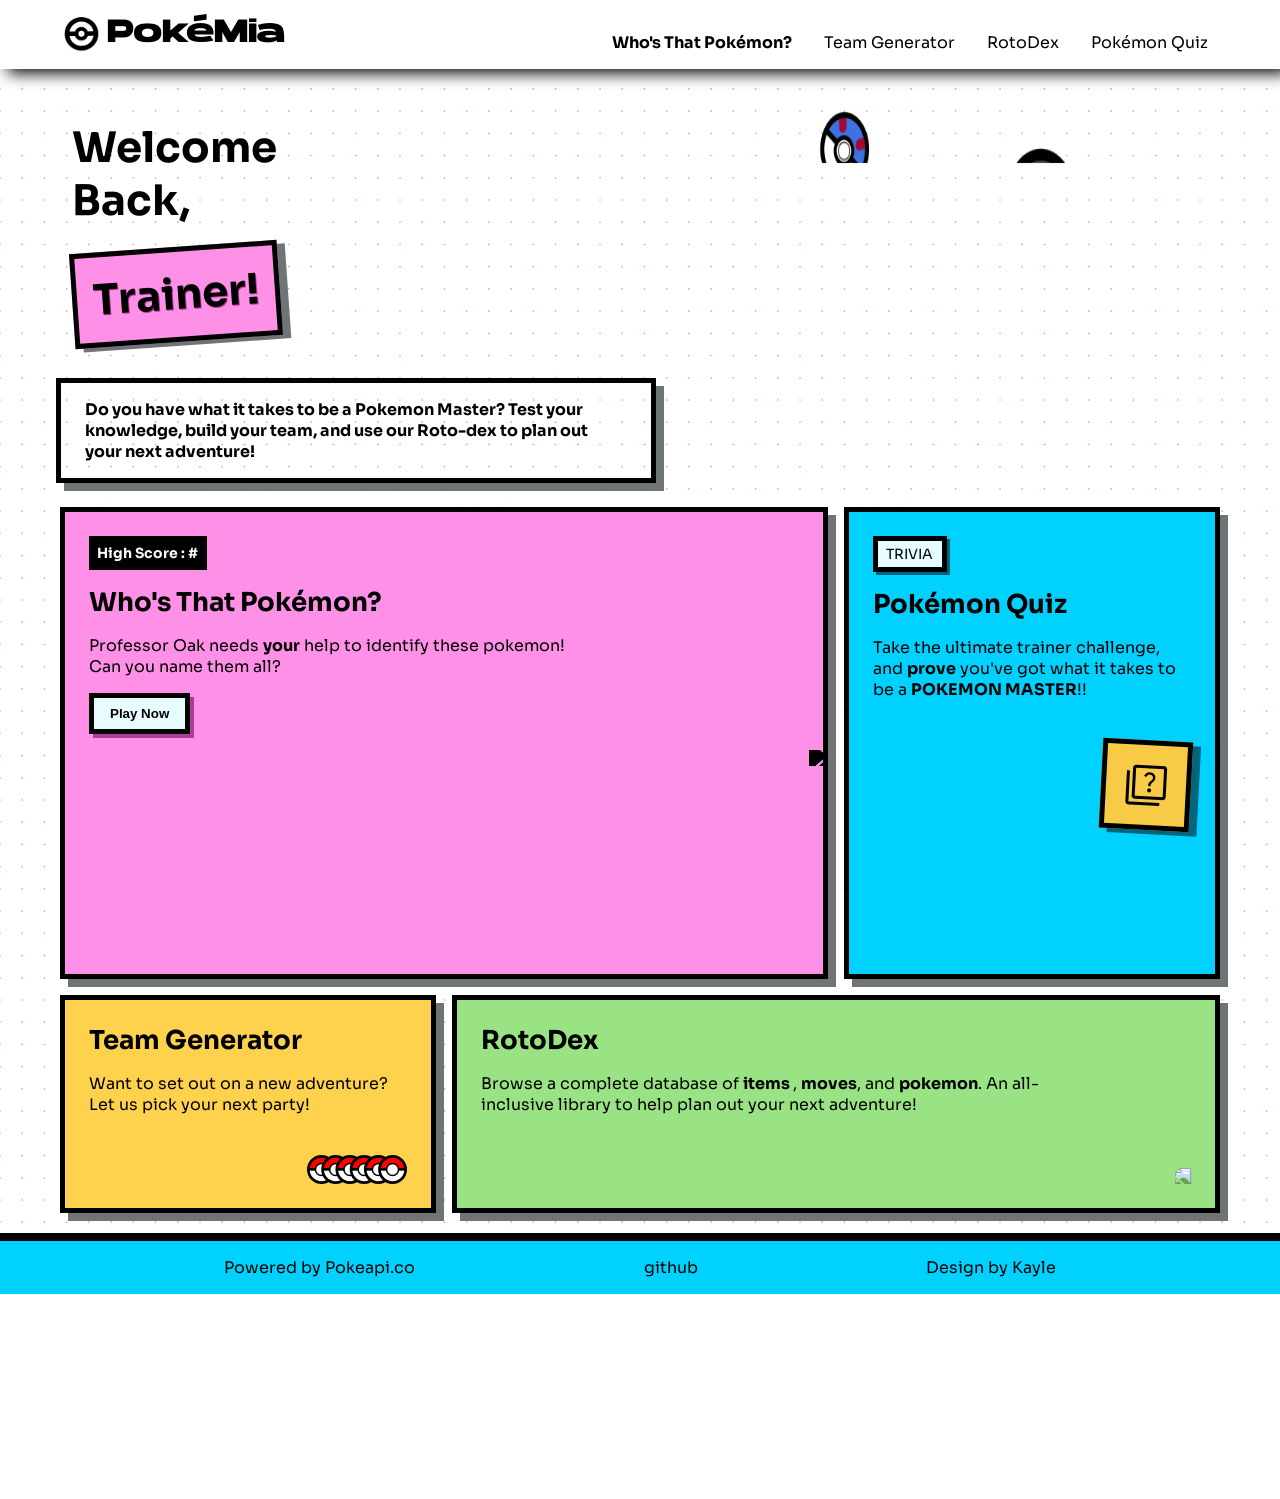
==== index.html @ afca32ff "small edits to style for high score, trivia.  and rotodex card" ====
<!doctype html>
<html lang="en">
  <head>
    <meta charset="UTF-8" />
    <meta name="viewport" content="width=device-width, initial-scale=1.0" />
    <title>Pokémia homepage</title>
    <script src="./script.js" defer></script>
    <script
      src="https://kit.fontawesome.com/7ade9dc5a4.js"
      crossorigin="anonymous"
    ></script>
    <link
      href="https://fonts.googleapis.com/css2?family=Bricolage+Grotesque:opsz,wght@12..96,700;12..96,800&amp;family=Hanken+Grotesk:wght@400;500&amp;family=Space+Mono:ital,wght@0,400;0,700;1,400&amp;display=swap"
      rel="stylesheet"
    />
    <link
      href="https://fonts.googleapis.com/css2?family=Material+Symbols+Outlined:wght,FILL@100..700,0..1&amp;display=swap"
      rel="stylesheet"
    />
    <link rel="stylesheet" href="styles.css" />
  </head>
  <body>
    <header class="header">
      <div class="container header__inner">
        <div class="header__top">
          <div class="header__branding">
            <img
              src="./assets/pokeball-outline.png"
              width="35px"
              alt=""
              aria-hidden="true"
            />
            <a
              class="header__title"
              href="./index.html"
              aria-label="PokéMia home"
            >
              PokéMia
            </a>
          </div>
          <button
            class="header__menu-button"
            id="header-menu-btn"
            aria-label="Open navigation menu"
            aria-expanded="false"
            aria-controls="header-nav"
          >
            <i class="fa-solid fa-bars fa-2xl" aria-hidden="true"></i>
          </button>
        </div>
        <nav
          class="header__nav"
          id="header-nav"
          aria-label="Navigation menu"
          inert
        >
          <ul class="header__nav-list">
            <li class="header__nav-item">
              <a
                class="header__nav-link header__nav-link--active"
                href="./whos-that-pokemon.html"
                >Who's That Pokémon?</a
              >
            </li>
            <li class="header__nav-item">
              <a class="header__nav-link" href="./team-generator.html"
                >Team Generator</a
              >
            </li>
            <li class="header__nav-item">
              <a class="header__nav-link" href="./pokedex.html">RotoDex</a>
            </li>
            <li class="header__nav-item">
              <a class="header__nav-link" href="./pokemon-quiz.html"
                >Pokémon Quiz</a
              >
            </li>
          </ul>
        </nav>
      </div>
    </header>
    <main class="container homepage__main">
      <section class="homepage__hero">
        <div class="homepage__hero-wrapper">
          <h1>
            Welcome <br />
            Back,
            <span class="homepage__hero-trainer">Trainer!</span>
          </h1>
          <p>
            Do you have what it takes to be a Pokemon Master? Test your
            knowledge, build your team, and use our Roto-dex to plan out your
            next adventure!
          </p>
        </div>
        <picture class="hero__picture">
          <source
            srcset="./assets/pokeball-six-mobile.png"
            alt="six pokeballs"
            media="(width >= 992px)"
          />
          <img
            src="./assets/pokeball-six-desktop.png"
            alt="six pokeballs"
            class="homepage__hero-img"
          />
        </picture>
      </section>
      <section class="module__grid">
        <a href="./whos-that-pokemon.html" class="module__card module__wtp">
          <p class="module__wtp-blackbox">High Score : #</p>
          <h2>Who's That <span>Pokémon?</span></h2>
          <p>
            Professor Oak needs <b>your</b> help to identify these pokemon!<br />
            Can you name them all?
          </p>
          <button>
            Play Now
            <i class="fa-solid fa-arrow-right fa-xl" style="color: #000000"></i>
          </button>
          <img
            class="black-overlay"
            src="https://raw.githubusercontent.com/PokeAPI/sprites/master/sprites/pokemon/other//official-artwork/52.png"
          />
        </a>
        <a href="./pokemon-quiz.html" class="module__card module__quiz">
          <p class="module__quiz-smalltext">TRIVIA</p>
          <h2>Pokémon Quiz</h2>
          <p>
            Take the ultimate trainer challenge, and <b>prove</b> you've got
            what it takes to be a <b>POKEMON MASTER</b>!!
          </p>
          <span
            class="material-symbols-outlined text-ink-black"
            style="font-size: 48px"
            >quiz</span
          >
        </a>
        <a href="./team-generator.html" class="module__card module__team">
          <h2>Team Generator</h2>
          <p>
            Want to set out on a new adventure? Let us pick your next party!
          </p>

          <img src="./assets/sixball.svg" alt="six pokeballs in a row" />
        </a>
        <a href="./pokedex.html" class="module__card module__rotodex">
          <div class="module__rotodex-top">
            <h2>RotoDex</h2>
            <p>
              Browse a complete database of <b> items </b>, <b>moves</b>, and
              <b>pokemon</b>. An all-inclusive library to help plan out your
              next adventure!
            </p>
          </div>

          <img
            class="rotodex-img"
            src="https://raw.githubusercontent.com/PokeAPI/sprites/master/sprites/pokemon/other//official-artwork/479.png"
          />
        </a>
      </section>
    </main>
    <footer class="footer">
      <p>
        Powered by
        <a href="https://pokeapi.co/docs/v2#pokemon"> Pokeapi.co </a>
      </p>
      <a href="https://github.com/kayletesh"> github</a>
      <p>Design by<span> Kayle</span></p>
    </footer>
  </body>
</html>
---- styles.css ----
@import url("https://fonts.googleapis.com/css2?family=Lexend:wght@100..900&family=Roboto:ital,wght@0,100..900;1,100..900&display=swap");
@import url("https://fonts.googleapis.com/css2?family=Sora:wght@100..800&display=swap");

@font-face {
  font-family: "Hanson-Bold";
  src: url("./assets/fonts/Hanson-Bold.otf") format("opentype");
  /* font-weight: 400; */
  font-style: normal;
  font-display: swap;
}

:root {
  /* new primaries */
  /* Brand Colors */
  --primary: #98388a;
  --primary-container: #fe90e8;
  --primary-fixed: #ffd7f2;
  --primary-fixed-dim: #ffaceb;
  --inverse-primary: #ffaceb;
  --wtp-shadow: #af3b98;

  --secondary: #745b00;
  --secondary-container: #ffd24d;
  --secondary-fixed: #ffe08d;
  --secondary-fixed-dim: #edc23d;

  --tertiary: #30666c;
  --tertiary-container: #89bfc6;
  --tertiary-fixed: #b5ecf3;
  --tertiary-fixed-dim: #9ad0d7;
  --button-back: #e6fcff;
  /* Surface */
  --background: #f9f9f9;
  --surface: #f9f9f9;
  --surface-dim: #dadada;
  --surface-bright: #f9f9f9;

  --surface-container-lowest: #ffffff;
  --surface-container-low: #f3f3f3;
  --surface-container: #eeeeee;
  --surface-container-high: #e8e8e8;
  --surface-container-highest: #e2e2e2;

  --surface-variant: #e2e2e2;
  --surface-tint: #98388a;

  /* Text */
  --on-primary: #ffffff;
  --on-primary-container: #7c1e71;
  --on-primary-fixed: #390034;
  --on-primary-fixed-variant: #7b1d70;

  --on-secondary: #ffffff;
  --on-secondary-container: #735a00;
  --on-secondary-fixed: #241a00;
  --on-secondary-fixed-variant: #584400;

  --on-tertiary: #ffffff;
  --on-tertiary-container: #134f55;
  --on-tertiary-fixed: #001f23;
  --on-tertiary-fixed-variant: #124e54;

  --on-background: #1a1c1c;
  --on-surface: #1a1c1c;
  --on-surface-variant: #52424d;

  --inverse-surface: #6f7476;
  --inverse-on-surface: #f1f1f1;

  /* Borders */
  --outline: #84727d;
  --outline-variant: #d6c1cd;

  /* Error */
  --error: #ba1a1a;
  --error-container: #ffdad6;
  --on-error: #ffffff;
  --on-error-container: #93000a;

  /* Utility / Accent Colors */
  --hover-text-pink: #fe90e8;

  --vivid-pink: #fe90e8;
  /* PRIMARY COLORS */
  --electric-blue: #00d1ff;
  --quiz-shadow: #00667d;
  --bright-yellow: #f7cb46;
  --acid-green: #99e385;
  --paper-white: #ffffff;
  --ink-black: #000000;

  --normal: #a8a878;
  --fire: #f08030;
  --water: #6890f0;
  --electric: #f8d030;
  --grass: #78c850;
  --ice: #98d8d8;
  --fighting: #c03028;
  --poison: #a040a0;
  --ground: #e0c068;
  --flying: #a890f0;
  --psychic: #f85888;
  --bug: #a8b820;
  --rock: #b8a038;
  --ghost: #705898;
  --dragon: #7038f8;
  --dark: #705848;
  --steel: #b8b8d0;
  --fairy: #ee99ac;
  --submit: #40dd40;
  /* sizing */
  --spacing-xs: 4px;
  --spacing-sm: 8px;
  --spacing-md: 16px;
  --spacing-lg: 24px;
  --spacing-xl: 32px;

  --font-size-xs: 14px;
  --font-size-sm: 16px;
  --font-size-md: 26px;
  --font-size-lg: 42px;
  --font-size-xl: 68px;
}
/* xs: 0,
sm: 576px,
md: 768px,
lg: 992px,
xl: 1200px,
xxl: 1400px */
.bg-normal {
  background-color: var(--normal);
}
.bg-fire {
  background-color: var(--fire);
}
.bg-water {
  background-color: var(--water);
}
.bg-electric {
  background-color: var(--electric);
}
.bg-grass {
  background-color: var(--grass);
}
.bg-ice {
  background-color: var(--ice);
}
.bg-fighting {
  background-color: var(--fighting);
}
.bg-poison {
  background-color: var(--poison);
}
.bg-ground {
  background-color: var(--ground);
}
.bg-flying {
  background-color: var(--flying);
}
.bg-psychic {
  background-color: var(--psychic);
}
.bg-bug {
  background-color: var(--bug);
}
.bg-rock {
  background-color: var(--rock);
}
.bg-ghost {
  background-color: var(--ghost);
}
.bg-dragon {
  background-color: var(--dragon);
}
.bg-dark {
  background-color: var(--dark);
}
.bg-steel {
  background-color: var(--steel);
}
.bg-fairy {
  background-color: var(--fairy);
}

html {
  font-size: 16px;
  font-family: "Sora";
}
a {
  color: unset;
  text-decoration: none;
}

ul {
  list-style-type: none;
}

button {
  border: unset;
  background: unset;
}

body {
  background-image: url("./assets/dot-grid.webp");
}
h1 {
  display: flex;
  flex-direction: column;
  font-size: var(--font-size-lg);
  padding: var(--spacing-md);
}

h2 {
  font-size: var(--font-size-md);
}
* {
  box-sizing: border-box;
  margin: 0;
  padding: 0;
}
.black-overlay {
  filter: brightness(0);
}
.container {
  width: 100%;
  margin-inline: auto;
  padding: var(--spacing-md);
}
/* #region header */
.header {
  width: 100%;
  background-color: var(--paper-white);
  box-shadow: 8px 4px 15px 0px rgba(0, 0, 0, 1);
  margin-bottom: 20px;
}

.header__inner {
  display: flex;
  flex-direction: column;
  padding: var(--spacing-md) var(--spacing-lg);
}

.header__top {
  display: flex;
  justify-content: space-between;
}

.header__title {
  font-size: 2rem;
  font-family: "Hanson-Bold";
}

.header__branding {
  display: flex;
  gap: var(--spacing-sm);
  align-items: center;
}

.header__menu-button {
  cursor: pointer;
}

.header__nav {
  max-height: 0;
  overflow: hidden;
}

.header__nav--expanded {
  max-height: 190px;
}

.header__nav-list {
  margin-top: var(--spacing-md);
  border-top: 3px solid #0000004e;
  display: flex;
  flex-direction: column;
  align-items: center;
  gap: var(--spacing-lg);
  padding-top: var(--spacing-md);
  width: 100%;
}
.header__nav-link {
  transition: all 0.35s ease-out;
  padding: var(--spacing-sm);
}

.header__nav-link--active {
  padding: 8px 8px 4px 8px;
  font-weight: bold;
}

.header__nav-link:hover {
  background-color: var(--primary-fixed-dim);
}
/* #endregion header */
/* #region homepage__hero */

.homepage__hero-trainer {
  margin-top: 20px;
  background-color: var(--primary-container);
  transform: rotate(-4deg);
  box-shadow: 8px 4px 0px 0px var(--inverse-surface);
  border: 5px solid black;
  padding: var(--spacing-md) var(--spacing-md);
  width: fit-content;
  text-shadow: 1px 1px var(--wtp-shadow);
  margin-bottom: 20px;
}

.homepage__hero p {
  width: fit-content;
  font-weight: bold;
  padding: var(--spacing-md) var(--spacing-lg);
  box-shadow: 8px 8px 0px 0px var(--inverse-surface);
  border: 5px solid black;
  margin-bottom: 20px;
}

.homepage__hero-img {
  display: block;
  margin-inline: auto;
  width: 100%;
  margin-bottom: 20px;
}

/* #endregion homepage__hero */

/* #region modules__casing*/
.module__grid {
  display: grid;
  grid-template-columns: repeat(1, 1fr);
  grid-template-rows: repeat(5, auto);
  gap: var(--spacing-sm);
}
.module__card {
  margin: var(--spacing-xs);
  padding: var(--spacing-lg);
  display: flex;
  flex-direction: column;
  border: 5px solid black;
  box-shadow: 8px 8px 0 0 var(--inverse-surface);
}
/* #endregion modules__casing*/
/* #region wtp*/

.module__wtp button {
  align-self: flex-start;
  background-color: var(--button-back);
  padding: var(--spacing-sm) var(--spacing-md);
  width: fit-content;

  box-shadow: 4px 4px 0px 0px var(--wtp-shadow);
  border: 5px solid black;
  font-weight: bold;
}

.module__wtp-blackbox {
  width: fit-content;
  background-color: #000000;
  color: #f8f8f8;
  align-self: flex-start;
  font-size: var(--font-size-xs);
  font-weight: bold;
  padding: var(--spacing-sm) var(--spacing-sm);
}

.module__wtp {
  background-color: var(--primary-container);
  gap: var(--spacing-md);
}

.module__wtp img {
  display: flex;
  align-self: flex-end;
  height: 200px;
  margin-right: -26px;
}
/* #endregion module__wtp */
/* #region quiz */

.module__quiz {
  background-color: var(--electric-blue);
  align-items: flex-start;
  gap: var(--spacing-md);
}
.module__quiz-smalltext {
  background-color: var(--button-back);
  padding: var(--spacing-xs) var(--spacing-sm);
  box-shadow: 3px 3px 0px 0px var(--quiz-shadow);
  border: 5px solid black;
  font-size: var(--font-size-xs);
}

.module__quiz span {
  align-self: flex-end;
  background-color: var(--bright-yellow);
  box-shadow: 8px 4px 0px 0px var(--quiz-shadow);
  border: 5px solid black;
  padding: var(--spacing-md) var(--spacing-md);
  transform: rotate(3deg);
  margin-top: var(--spacing-lg);
}

/* #endregion module__quiz */
/* #region team */
.module__team {
  background-color: var(--secondary-container);
  gap: var(--spacing-md);
}
.module__team img {
  margin-top: var(--spacing-lg);
  display: flex;
  align-self: flex-end;
  width: 100px;
}
/* #endregion module_team */
/* #region rotodex */
.module__rotodex {
  background-color: var(--acid-green);
  gap: var(--spacing-md);
}
.module__rotodex-top {
  display: flex;
  flex-direction: column;
  gap: var(--spacing-md);
  justify-content: space-between;
}

.module__rotodex img {
  align-self: flex-end;
  width: 200px;
  transform: rotatey(180deg);
}
/* #endregion */

.footer {
  display: flex;
  align-items: center;
  justify-content: space-evenly;
  gap: 20px;
  text-align: center;
  padding: var(--spacing-md);
  background-color: var(--electric-blue);
  border-top: 8px solid black;
}

/* xs: 0,
sm: 576px,
md: 768px,
lg: 992px,
xl: 1200px,
xxl: 1400px */
@media (width <= 991px) {
  .header__nav {
    transition: max-height 0.45s ease-out;
  }
}
@media (width >= 768px) {
  .container {
    max-width: 768px;
  }
  .homepage__hero-img {
    display: block;
    margin-inline: auto;
    width: 500px;
  }
  .header__inner {
    margin-inline: auto;
  }
  .homepage__hero p,
  .module__card p {
    width: 60%;
  }
  .module__wtp-blackbox {
    max-width: 118px;
  }
  .module__quiz-smalltext {
    max-width: 74px;
  }
}

@media (width >= 992px) {
  .container {
    max-width: 992px;
  }

  .homepage__hero p,
  .module__card p {
    width: 100%;
  }

  .header__inner {
    flex-direction: row;
    justify-content: space-between;
  }

  .header__menu-button {
    display: none;
  }

  .header__nav {
    max-height: none;
    transition: none;
  }

  .header__nav-list {
    display: flex;
    flex-direction: row;
    align-items: center;
    gap: var(--spacing-md);
    margin-top: 0;
    border-top: 0;
  }
  .homepage__hero {
    display: flex;
    justify-content: space-between;
  }

  .hero__picture {
    display: flex;
    width: 100%;
  }

  .module__grid {
    display: grid;
    grid-template-columns: repeat(3, 1fr);
    grid-template-rows: repeat(2, auto);
  }

  .module__wtp {
    grid-column-start: 1;
    grid-column-end: 3;
    grid-row-start: 1;
    grid-row-end: 2;
  }

  .module__wtp-blackbox {
    max-width: 118px;
  }

  .module__rotodex {
    grid-column-start: 2;
    grid-column-end: 4;
    grid-row-start: 2;
    grid-row-end: 3;
    display: flex;
    flex-direction: row;
  }

  .module__rotodex-top {
    display: flex;
    flex-direction: column;
    justify-content: flex-start;
  }
}

@media (width >= 1200px) {
  .container {
    max-width: 1200px;
  }
}
@media (width >= 1400px) {
  .container {
    max-width: 1400px;
  }
}
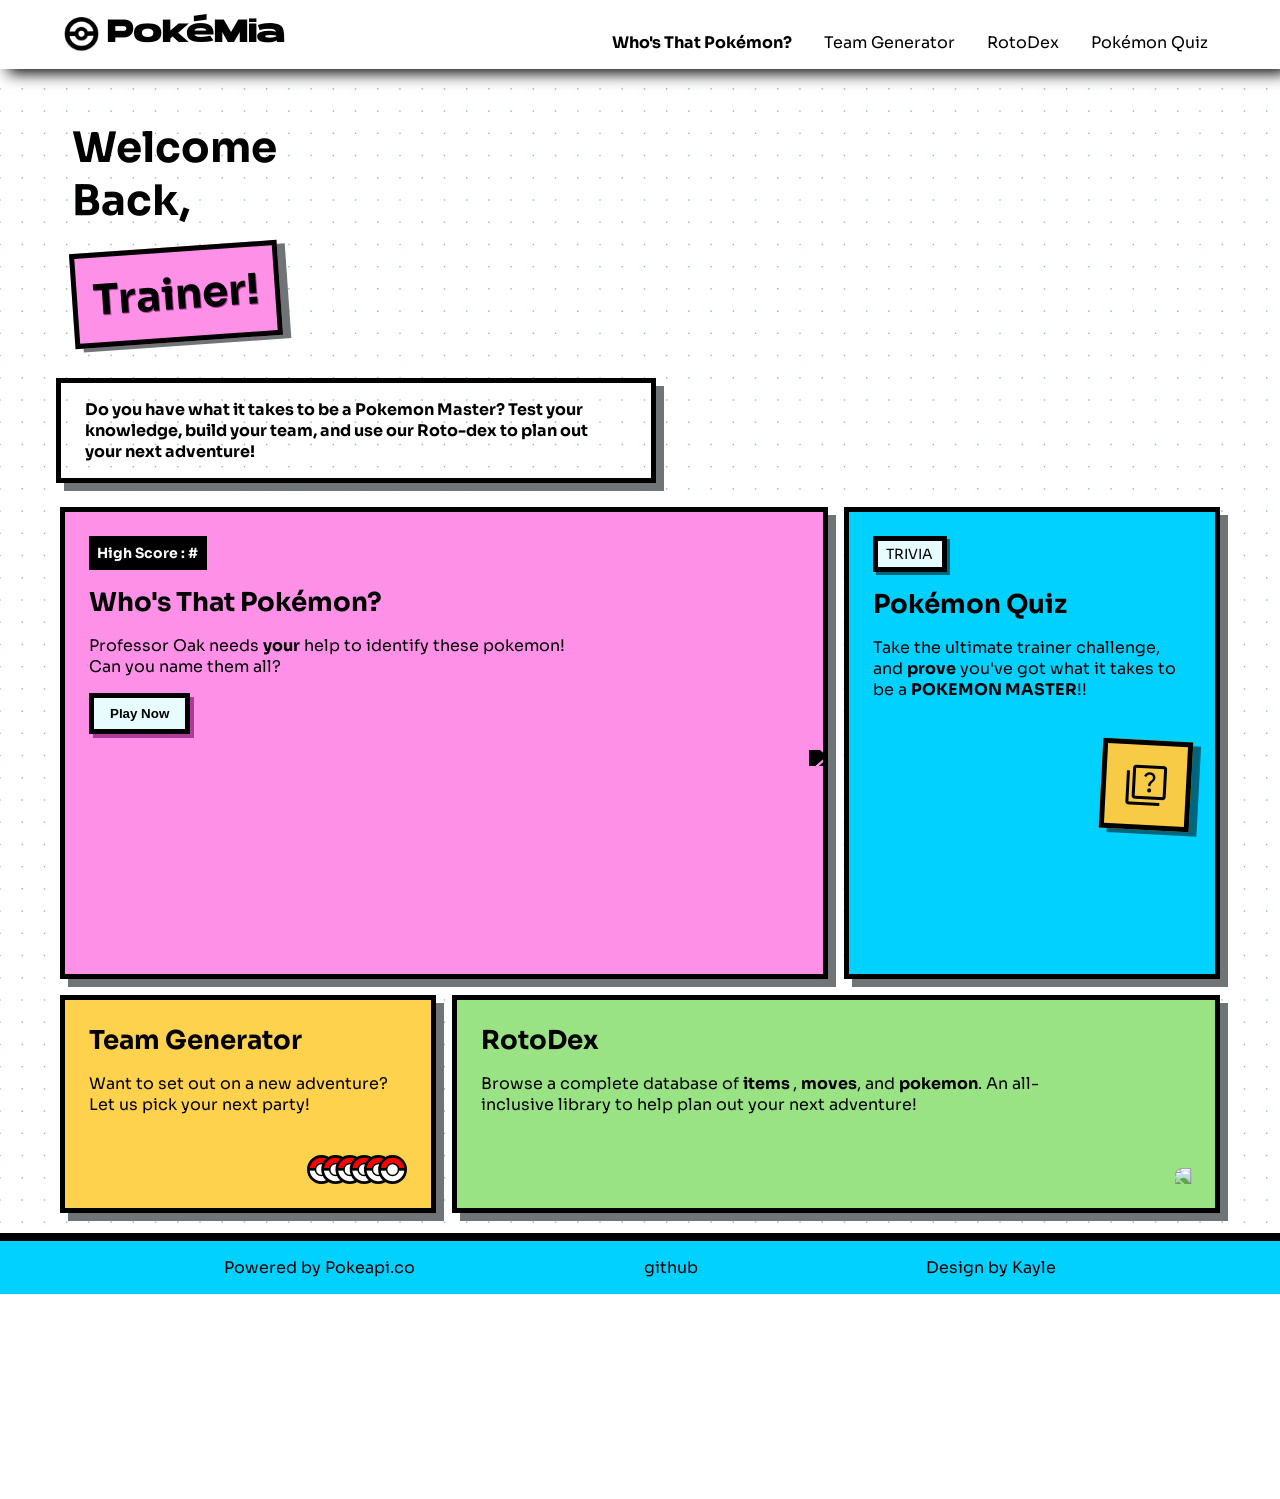
==== commit 501605ef: "small fix to module cards" ====
--- a/index.html
+++ b/index.html
@@ -163,8 +163,7 @@
     </main>
     <footer class="footer">
       <p>
-        Powered by
-        <a href="https://pokeapi.co/docs/v2#pokemon"> Pokeapi.co </a>
+        <a href="https://pokeapi.co/docs/v2#pokemon">Powered by Pokeapi.co </a>
       </p>
       <a href="https://github.com/kayletesh"> github</a>
       <p>Design by<span> Kayle</span></p>
--- a/styles.css
+++ b/styles.css
@@ -326,6 +326,7 @@
 /* #endregion homepage__hero */
 
 /* #region modules__casing*/
+
 .module__grid {
   display: grid;
   grid-template-columns: repeat(1, 1fr);
@@ -333,6 +334,7 @@
   gap: var(--spacing-sm);
 }
 .module__card {
+  transition: transform 0.3s ease-out;
   margin: var(--spacing-xs);
   padding: var(--spacing-lg);
   display: flex;
@@ -340,6 +342,10 @@
   border: 5px solid black;
   box-shadow: 8px 8px 0 0 var(--inverse-surface);
 }
+.module__card:hover {
+  transform: translate(-2px, -2px);
+}
+
 /* #endregion modules__casing*/
 /* #region wtp*/
 
@@ -348,12 +354,23 @@
   background-color: var(--button-back);
   padding: var(--spacing-sm) var(--spacing-md);
   width: fit-content;
-
+  transition: all 0.4s ease-out;
   box-shadow: 4px 4px 0px 0px var(--wtp-shadow);
   border: 5px solid black;
   font-weight: bold;
 }
 
+.module__wtp:hover img {
+  display: flex;
+  align-self: flex-end;
+  margin-right: -26px;
+
+  rotate: -25deg;
+  filter: none;
+}
+.module__wtp:hover button {
+  background-color: var(--secondary-container);
+}
 .module__wtp-blackbox {
   width: fit-content;
   background-color: #000000;
@@ -374,6 +391,7 @@
   align-self: flex-end;
   height: 200px;
   margin-right: -26px;
+  transition: all 0.4s ease-out;
 }
 /* #endregion module__wtp */
 /* #region quiz */
@@ -399,6 +417,10 @@
   padding: var(--spacing-md) var(--spacing-md);
   transform: rotate(3deg);
   margin-top: var(--spacing-lg);
+  transition: all 0.3s;
+}
+.module__quiz:hover span {
+  rotate: -5deg;
 }
 
 /* #endregion module__quiz */
@@ -412,6 +434,10 @@
   display: flex;
   align-self: flex-end;
   width: 100px;
+  transition: all 0.4s ease-out;
+}
+.module__team:hover img {
+  width: 150px;
 }
 /* #endregion module_team */
 /* #region rotodex */
@@ -428,8 +454,13 @@
 
 .module__rotodex img {
   align-self: flex-end;
+  transition: all 0.4s ease-out;
   width: 200px;
   transform: rotatey(180deg);
+}
+
+.module__rotodex:hover img {
+  rotate: -25deg;
 }
 /* #endregion */
 
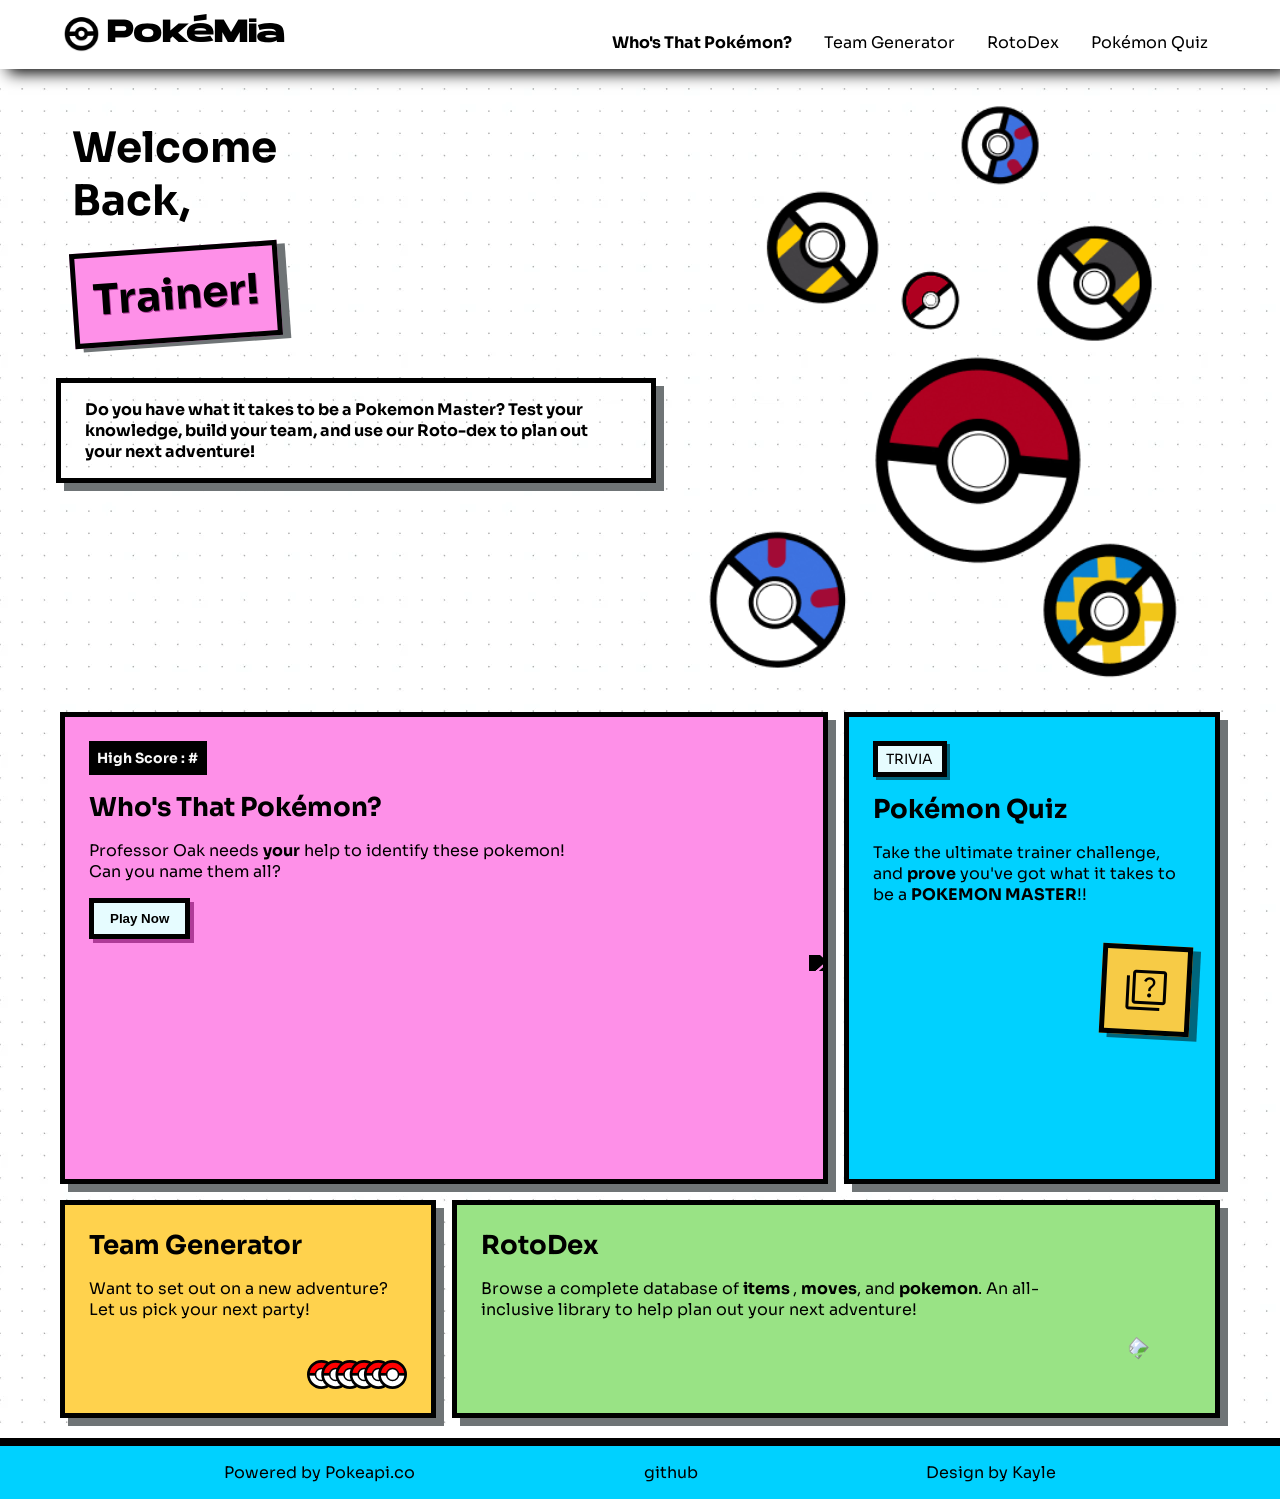
==== commit d71a076c: "fix error in rotodex img adjust margin and angle for rotodex img" ====
--- a/index.html
+++ b/index.html
@@ -153,10 +153,8 @@
               next adventure!
             </p>
           </div>
-
           <img
-            class="rotodex-img"
-            src="https://raw.githubusercontent.com/PokeAPI/sprites/master/sprites/pokemon/other//official-artwork/479.png"
+            src="https://raw.githubusercontent.com/PokeAPI/sprites/master/sprites/pokemon/other/dream-world/479.svg"
           />
         </a>
       </section>
--- a/styles.css
+++ b/styles.css
@@ -100,7 +100,7 @@
   --ground: #e0c068;
   --flying: #a890f0;
   --psychic: #f85888;
-  --bug: #a8b820;
+  --bug: #9cab16;
   --rock: #b8a038;
   --ghost: #705898;
   --dragon: #7038f8;
@@ -454,9 +454,11 @@
 
 .module__rotodex img {
   align-self: flex-end;
-  transition: all 0.4s ease-out;
-  width: 200px;
+  transition: all 0.3s ease-out;
+  width: 180px;
+  margin-right: 30px;
   transform: rotatey(180deg);
+  rotate: -50deg;
 }
 
 .module__rotodex:hover img {
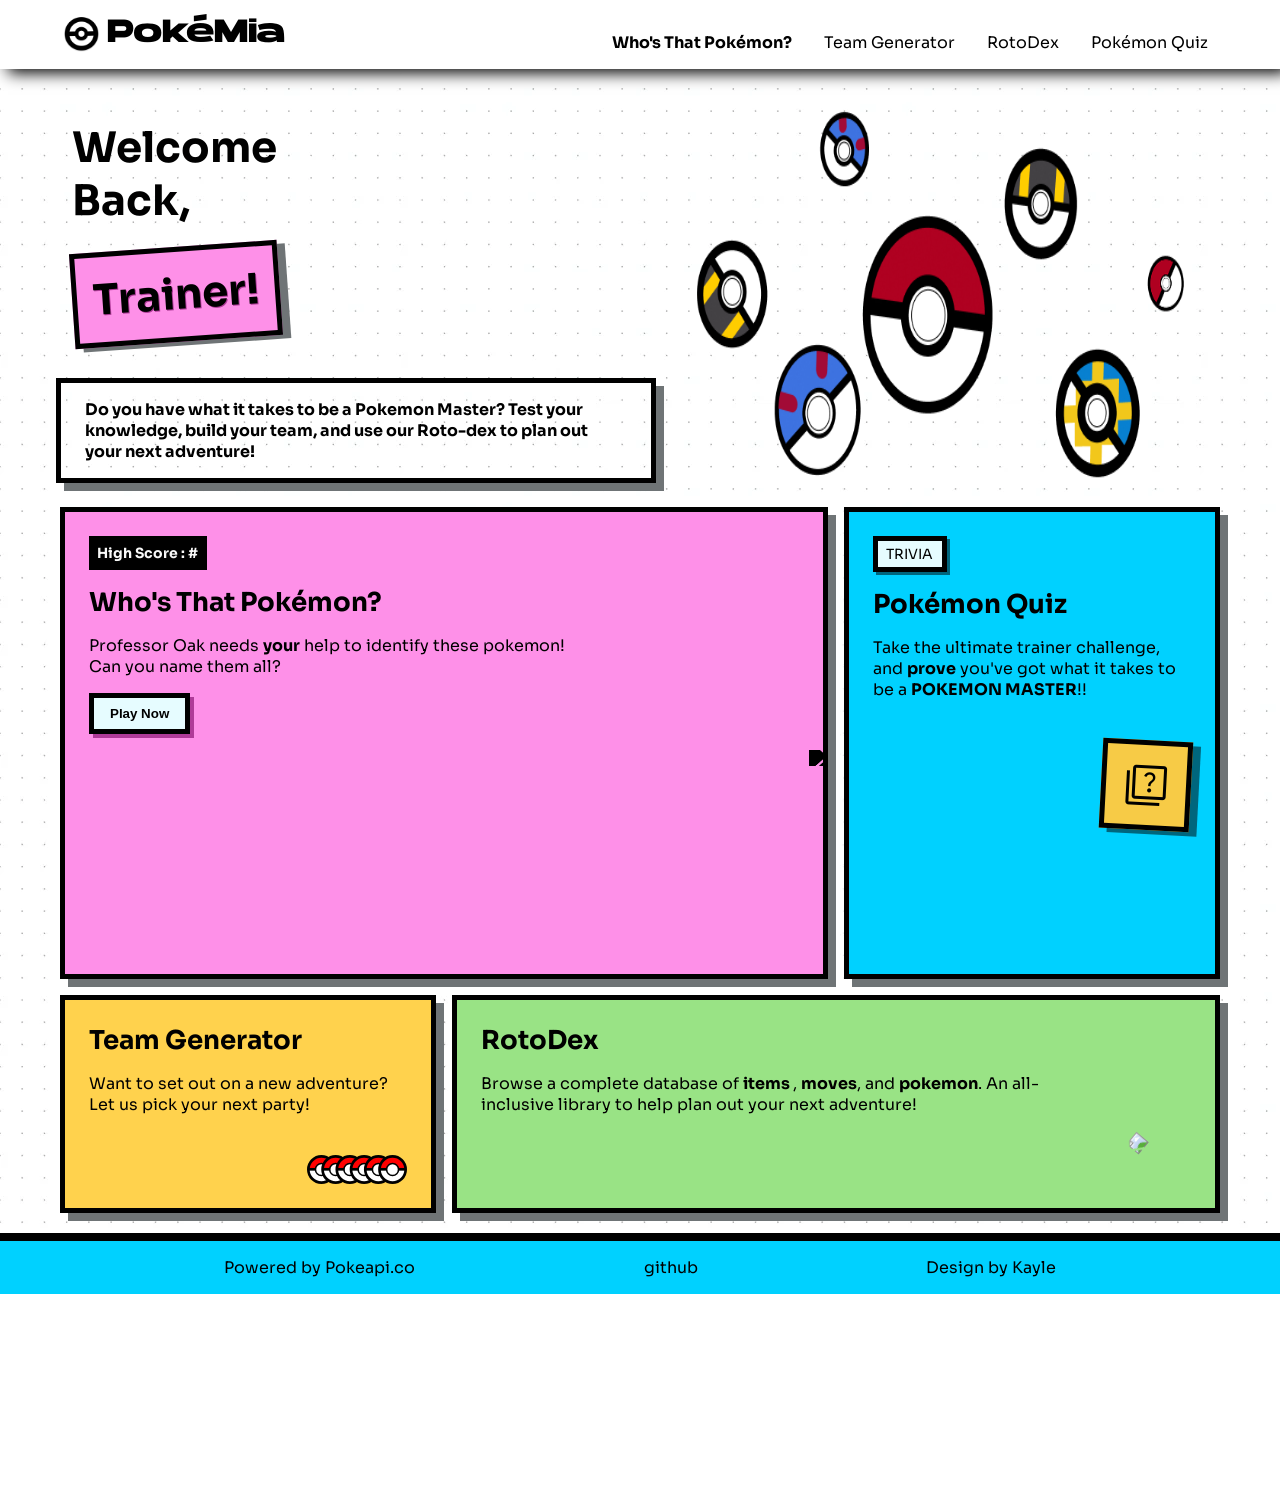
==== commit bb9d5ab9: "fix error with meowth img" ====
--- a/index.html
+++ b/index.html
@@ -120,7 +120,7 @@
           </button>
           <img
             class="black-overlay"
-            src="https://raw.githubusercontent.com/PokeAPI/sprites/master/sprites/pokemon/other//official-artwork/52.png"
+            src="https://raw.githubusercontent.com/PokeAPI/sprites/master/sprites/pokemon/other/official-artwork/52.png"
           />
         </a>
         <a href="./pokemon-quiz.html" class="module__card module__quiz">
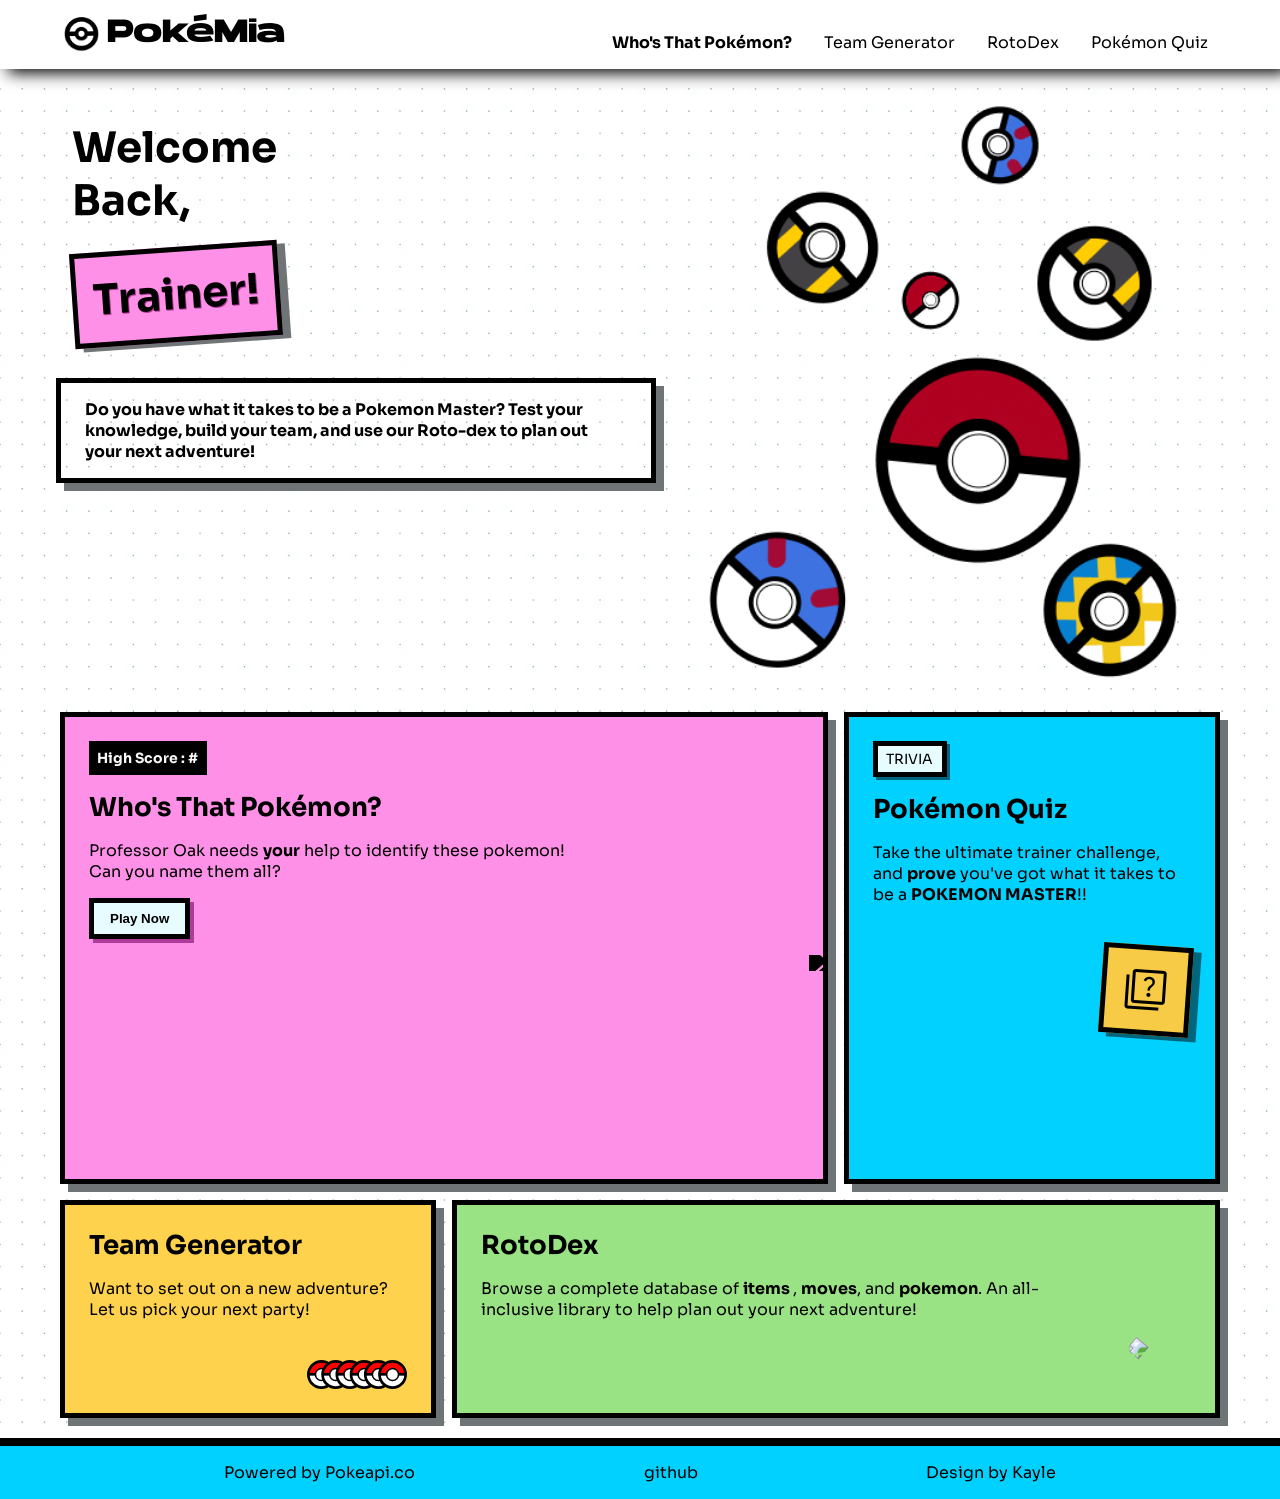
==== commit a3547967: "small adjustments to hover styling on module cards" ====
--- a/index.html
+++ b/index.html
@@ -161,9 +161,9 @@
     </main>
     <footer class="footer">
       <p>
-        <a href="https://pokeapi.co/docs/v2#pokemon">Powered by Pokeapi.co </a>
+        <a href="https://pokeapi.co/docs/v2#pokemon">Powered by Pokeapi.co</a>
       </p>
-      <a href="https://github.com/kayletesh"> github</a>
+      <a href="https://github.com/kayletesh">github</a>
       <p>Design by<span> Kayle</span></p>
     </footer>
   </body>
--- a/styles.css
+++ b/styles.css
@@ -415,12 +415,12 @@
   box-shadow: 8px 4px 0px 0px var(--quiz-shadow);
   border: 5px solid black;
   padding: var(--spacing-md) var(--spacing-md);
-  transform: rotate(3deg);
+  transform: rotate(4deg);
   margin-top: var(--spacing-lg);
   transition: all 0.3s;
 }
 .module__quiz:hover span {
-  rotate: -5deg;
+  rotate: -6deg;
 }
 
 /* #endregion module__quiz */
@@ -434,7 +434,7 @@
   display: flex;
   align-self: flex-end;
   width: 100px;
-  transition: all 0.4s ease-out;
+  transition: all 0.3s ease-out;
 }
 .module__team:hover img {
   width: 150px;
@@ -454,7 +454,7 @@
 
 .module__rotodex img {
   align-self: flex-end;
-  transition: all 0.3s ease-out;
+  transition: all 0.35s ease-out;
   width: 180px;
   margin-right: 30px;
   transform: rotatey(180deg);
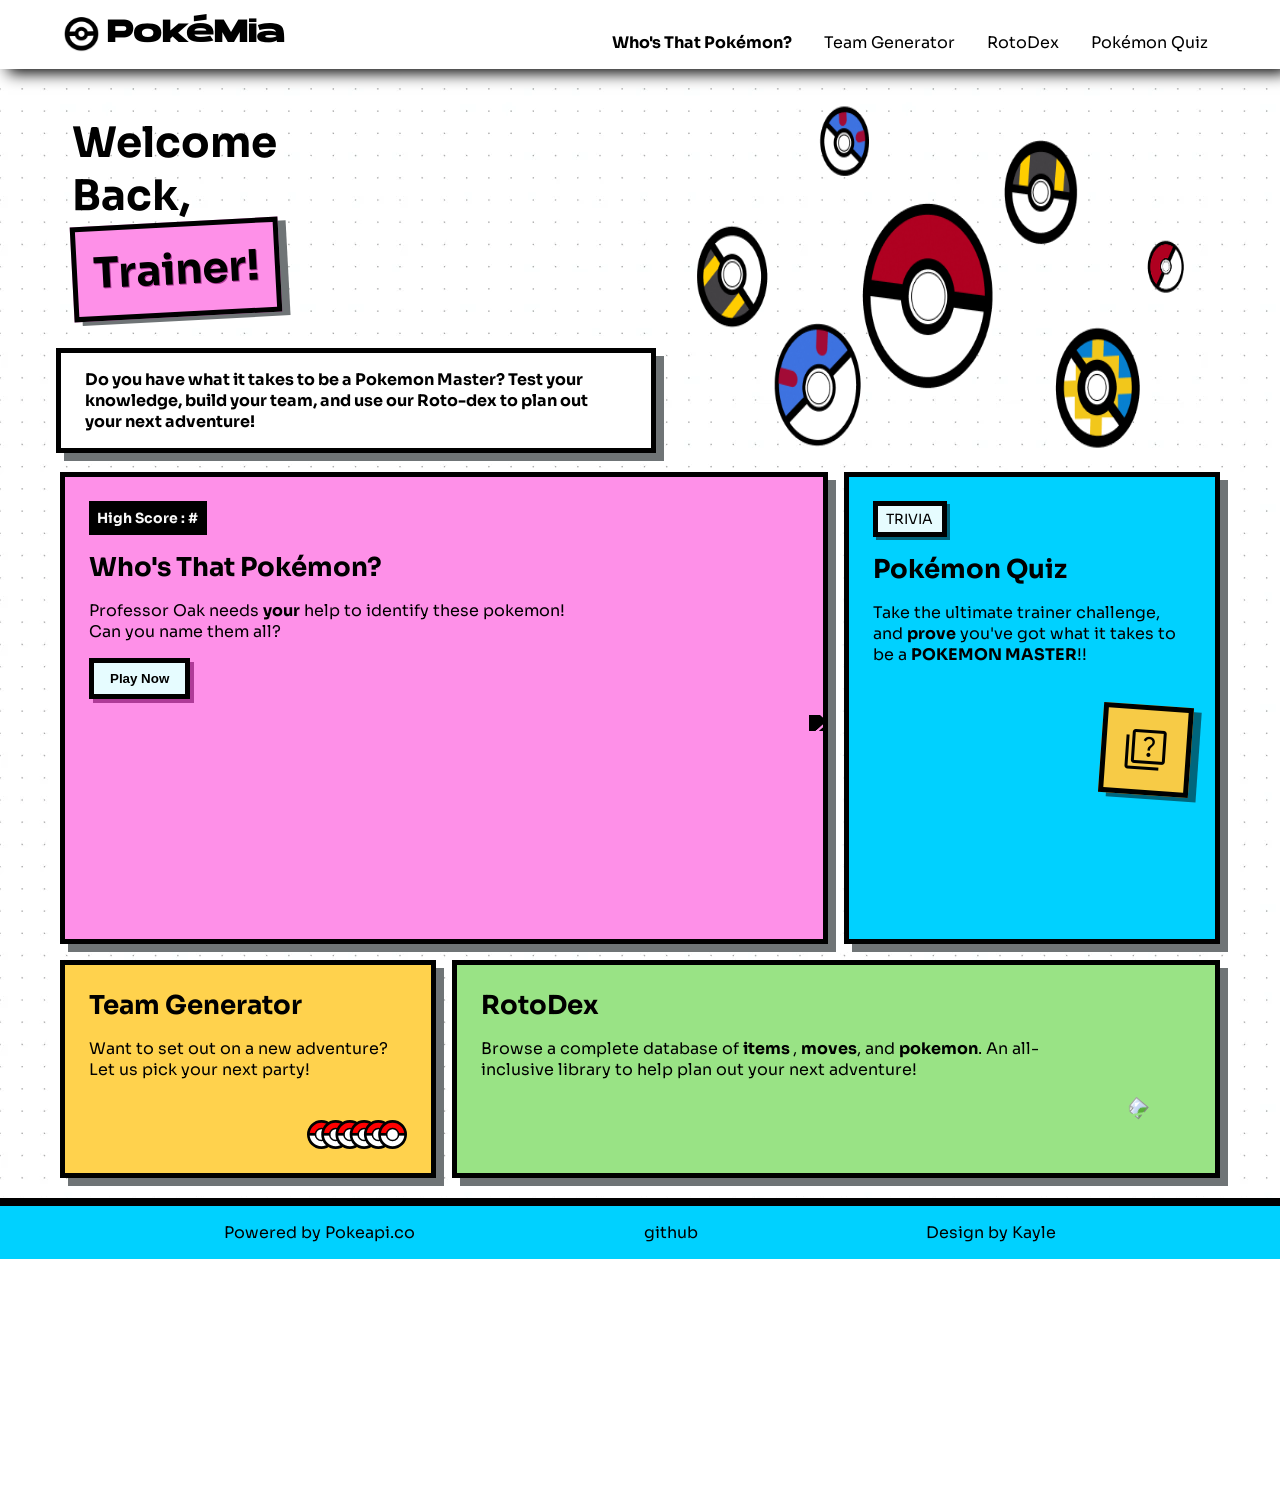
==== commit 9c584bf9: "remove quiz-container div fix issue with traner acedemy not resizing correctly adjust angle to train" ====
--- a/index.html
+++ b/index.html
@@ -79,7 +79,7 @@
         </nav>
       </div>
     </header>
-    <main class="container homepage__main">
+    <main class="container">
       <section class="homepage__hero">
         <div class="homepage__hero-wrapper">
           <h1>
--- a/styles.css
+++ b/styles.css
@@ -120,6 +120,8 @@
   --font-size-md: 26px;
   --font-size-lg: 42px;
   --font-size-xl: 68px;
+  --margin-10: 15px;
+  --margin-20: 20px;
 }
 /* xs: 0,
 sm: 576px,
@@ -203,6 +205,7 @@
 body {
   background-image: url("./assets/dot-grid.webp");
 }
+
 h1 {
   display: flex;
   flex-direction: column;
@@ -226,12 +229,13 @@
   margin-inline: auto;
   padding: var(--spacing-md);
 }
+
 /* #region header */
 .header {
   width: 100%;
   background-color: var(--paper-white);
   box-shadow: 8px 4px 15px 0px rgba(0, 0, 0, 1);
-  margin-bottom: 20px;
+  margin-bottom: var(--margin-10);
 }
 
 .header__inner {
@@ -293,37 +297,58 @@
   background-color: var(--primary-fixed-dim);
 }
 /* #endregion header */
-/* #region homepage__hero */
-
-.homepage__hero-trainer {
-  margin-top: 20px;
+/* #region homepage */
+/* #region hero */
+.quiz__hero {
+  display: flex;
+  flex-direction: column;
+  align-items: center;
+  justify-content: center;
+}
+.homepage__hero-trainer,
+.quiz__hero-trainer {
   background-color: var(--primary-container);
-  transform: rotate(-4deg);
+
   box-shadow: 8px 4px 0px 0px var(--inverse-surface);
   border: 5px solid black;
-  padding: var(--spacing-md) var(--spacing-md);
   width: fit-content;
   text-shadow: 1px 1px var(--wtp-shadow);
-  margin-bottom: 20px;
-}
-
-.homepage__hero p {
-  width: fit-content;
-  font-weight: bold;
-  padding: var(--spacing-md) var(--spacing-lg);
+  margin-bottom: var(--margin-10);
+}
+.homepage__hero-trainer {
+  transform: rotate(-3deg);
+  padding: var(--spacing-md) var(--spacing-md);
+}
+.quiz__hero-trainer {
+  margin-inline: auto;
+  margin-top: var(--margin-10);
+  transform: rotate(-3deg);
+  width: min-content;
+  padding: var(--spacing-xs) var(--spacing-sm);
+}
+.homepage__hero p,
+.quiz__hero p {
+  background-color: var(--paper-white);
   box-shadow: 8px 8px 0px 0px var(--inverse-surface);
   border: 5px solid black;
-  margin-bottom: 20px;
+  margin-bottom: var(--margin-10);
+}
+.homepage__hero p {
+  padding: var(--spacing-md) var(--spacing-lg);
+  font-weight: bold;
+}
+.quiz__hero p {
+  padding: var(--spacing-sm) var(--spacing-md);
 }
 
 .homepage__hero-img {
   display: block;
   margin-inline: auto;
   width: 100%;
-  margin-bottom: 20px;
-}
-
-/* #endregion homepage__hero */
+  margin-bottom: var(--margin-10);
+}
+
+/* #endregion hero */
 
 /* #region modules__casing*/
 
@@ -465,7 +490,11 @@
   rotate: -25deg;
 }
 /* #endregion */
-
+/* #endregion homepage */
+/* #region quizpage */
+
+/* endregion quizpage */
+/* #region footer */
 .footer {
   display: flex;
   align-items: center;
@@ -476,7 +505,7 @@
   background-color: var(--electric-blue);
   border-top: 8px solid black;
 }
-
+/* #endregion footer */
 /* xs: 0,
 sm: 576px,
 md: 768px,
@@ -497,6 +526,14 @@
     margin-inline: auto;
     width: 500px;
   }
+
+  .quiz__hero-trainer {
+    width: fit-content;
+  }
+  .quiz__hero p {
+    width: 545px;
+    padding: var(--spacing-md) var(--spacing-xl);
+  }
   .header__inner {
     margin-inline: auto;
   }
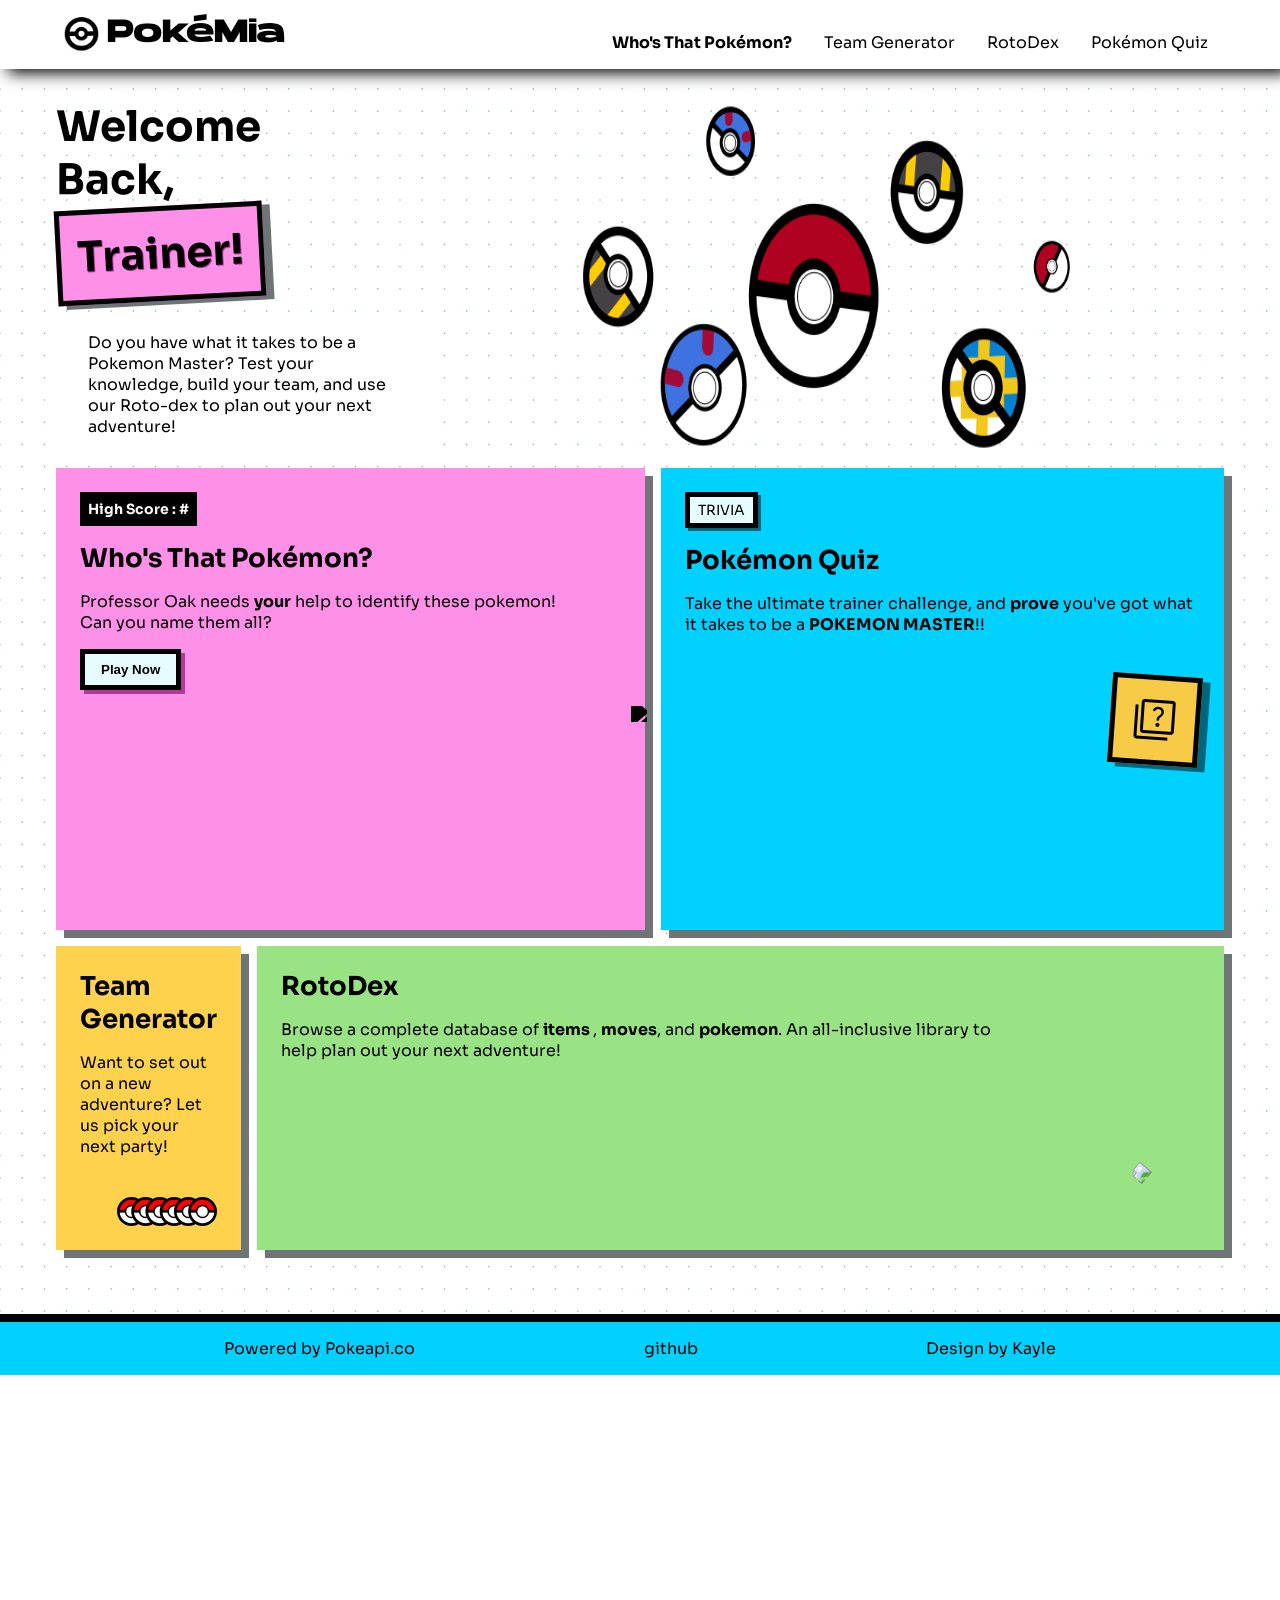
==== commit 03e2986a: "refactor hero for homepage and quiz page set base styling for quiz on mobile adjust padding and marg" ====
--- a/index.html
+++ b/index.html
@@ -87,7 +87,7 @@
             Back,
             <span class="homepage__hero-trainer">Trainer!</span>
           </h1>
-          <p>
+          <p class="hero__flavor-text">
             Do you have what it takes to be a Pokemon Master? Test your
             knowledge, build your team, and use our Roto-dex to plan out your
             next adventure!
@@ -106,8 +106,11 @@
           />
         </picture>
       </section>
-      <section class="module__grid">
-        <a href="./whos-that-pokemon.html" class="module__card module__wtp">
+      <section class="grid__homepage">
+        <a
+          href="./whos-that-pokemon.html"
+          class="card card__homepage module__wtp"
+        >
           <p class="module__wtp-blackbox">High Score : #</p>
           <h2>Who's That <span>Pokémon?</span></h2>
           <p>
@@ -123,7 +126,7 @@
             src="https://raw.githubusercontent.com/PokeAPI/sprites/master/sprites/pokemon/other/official-artwork/52.png"
           />
         </a>
-        <a href="./pokemon-quiz.html" class="module__card module__quiz">
+        <a href="./pokemon-quiz.html" class="card card__homepage module__quiz">
           <p class="module__quiz-smalltext">TRIVIA</p>
           <h2>Pokémon Quiz</h2>
           <p>
@@ -136,7 +139,10 @@
             >quiz</span
           >
         </a>
-        <a href="./team-generator.html" class="module__card module__team">
+        <a
+          href="./team-generator.html"
+          class="card card__homepage module__team"
+        >
           <h2>Team Generator</h2>
           <p>
             Want to set out on a new adventure? Let us pick your next party!
@@ -144,7 +150,7 @@
 
           <img src="./assets/sixball.svg" alt="six pokeballs in a row" />
         </a>
-        <a href="./pokedex.html" class="module__card module__rotodex">
+        <a href="./pokedex.html" class="card card__homepage module__rotodex">
           <div class="module__rotodex-top">
             <h2>RotoDex</h2>
             <p>
--- a/styles.css
+++ b/styles.css
@@ -210,7 +210,6 @@
   display: flex;
   flex-direction: column;
   font-size: var(--font-size-lg);
-  padding: var(--spacing-md);
 }
 
 h2 {
@@ -308,7 +307,6 @@
 .homepage__hero-trainer,
 .quiz__hero-trainer {
   background-color: var(--primary-container);
-
   box-shadow: 8px 4px 0px 0px var(--inverse-surface);
   border: 5px solid black;
   width: fit-content;
@@ -319,26 +317,18 @@
   transform: rotate(-3deg);
   padding: var(--spacing-md) var(--spacing-md);
 }
+.quiz__hero-top {
+  margin-bottom: var(--margin-10);
+}
 .quiz__hero-trainer {
-  margin-inline: auto;
-  margin-top: var(--margin-10);
   transform: rotate(-3deg);
   width: min-content;
   padding: var(--spacing-xs) var(--spacing-sm);
 }
-.homepage__hero p,
-.quiz__hero p {
+.hero__flavor-text {
   background-color: var(--paper-white);
-  box-shadow: 8px 8px 0px 0px var(--inverse-surface);
-  border: 5px solid black;
+  max-width: 343px;
   margin-bottom: var(--margin-10);
-}
-.homepage__hero p {
-  padding: var(--spacing-md) var(--spacing-lg);
-  font-weight: bold;
-}
-.quiz__hero p {
-  padding: var(--spacing-sm) var(--spacing-md);
 }
 
 .homepage__hero-img {
@@ -350,28 +340,31 @@
 
 /* #endregion hero */
 
-/* #region modules__casing*/
-
-.module__grid {
+/* #region grid__casing*/
+
+.grid__homepage,
+.grid__quiz {
   display: grid;
   grid-template-columns: repeat(1, 1fr);
   grid-template-rows: repeat(5, auto);
-  gap: var(--spacing-sm);
-}
-.module__card {
+  gap: var(--spacing-md);
+}
+
+.card {
+  padding: var(--spacing-lg);
+  box-shadow: 8px 8px 0 0 var(--inverse-surface);
+}
+.card__homepage {
   transition: transform 0.3s ease-out;
-  margin: var(--spacing-xs);
-  padding: var(--spacing-lg);
   display: flex;
   flex-direction: column;
-  border: 5px solid black;
-  box-shadow: 8px 8px 0 0 var(--inverse-surface);
-}
-.module__card:hover {
+}
+
+.card__homepage:hover {
   transform: translate(-2px, -2px);
 }
 
-/* #endregion modules__casing*/
+/* #endregion grid__casing*/
 /* #region wtp*/
 
 .module__wtp button {
@@ -492,7 +485,35 @@
 /* #endregion */
 /* #endregion homepage */
 /* #region quizpage */
-
+.card__quiz {
+  display: flex;
+  flex-wrap: wrap;
+  justify-content: space-between;
+  gap: var(--spacing-xl);
+  align-items: flex-end;
+  justify-content: space-between;
+}
+.card__quiz p {
+  font-size: 20px;
+}
+
+/* .quiz__level-box {
+  background-color: var(--ink-black);
+  padding: var(--spacing-xs) var(--spacing-sm);
+  color: var(--paper-white);
+} */
+.card__quiz--green {
+  background-color: var(--acid-green);
+}
+.card__quiz--blue {
+  background-color: var(--electric-blue);
+}
+.card__quiz--yellow {
+  background-color: var(--bright-yellow);
+}
+.card__quiz--pink {
+  background-color: var(--primary-container);
+}
 /* endregion quizpage */
 /* #region footer */
 .footer {
@@ -530,8 +551,8 @@
   .quiz__hero-trainer {
     width: fit-content;
   }
-  .quiz__hero p {
-    width: 545px;
+  .hero__flavor-text {
+    max-width: 545px;
     padding: var(--spacing-md) var(--spacing-xl);
   }
   .header__inner {
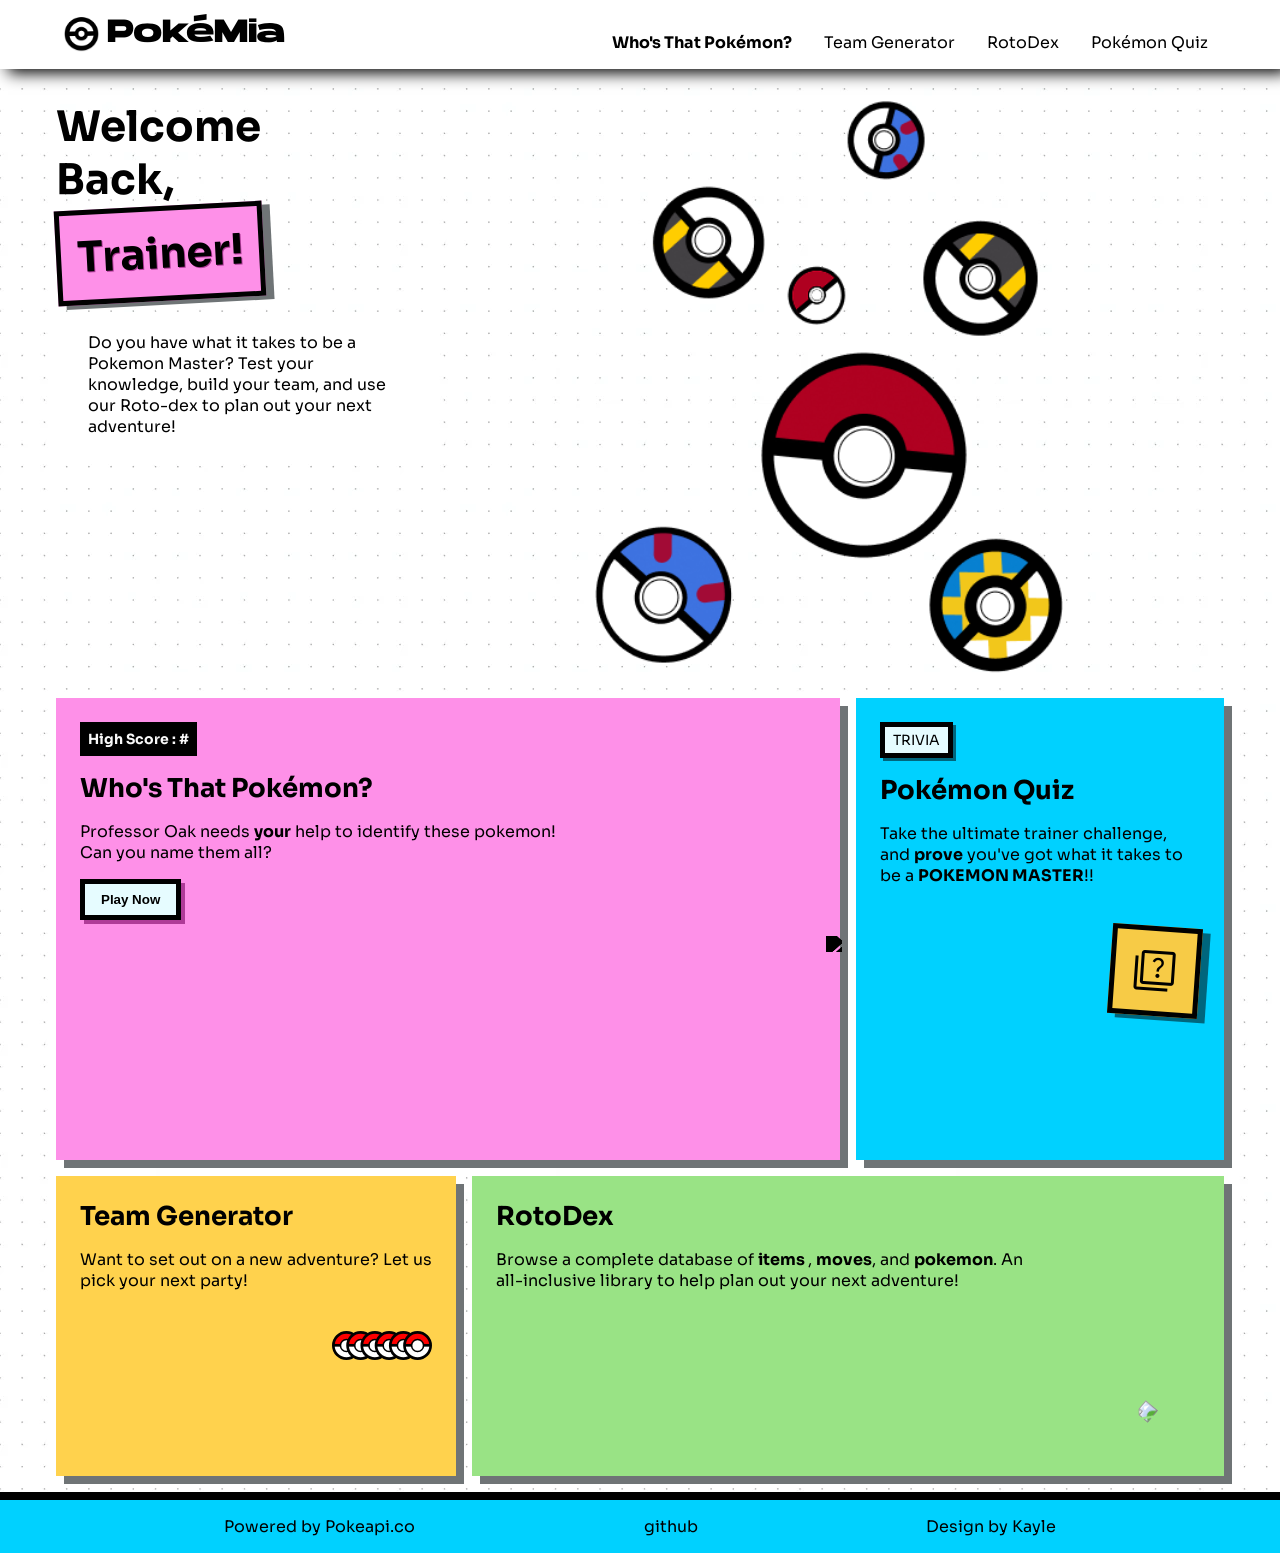
==== commit e24bfbc5: "minor adjustments to js while testing answers" ====
--- a/index.html
+++ b/index.html
@@ -4,7 +4,7 @@
     <meta charset="UTF-8" />
     <meta name="viewport" content="width=device-width, initial-scale=1.0" />
     <title>Pokémia homepage</title>
-    <script src="./script.js" defer></script>
+    <script src="./script.js" type="module" defer></script>
     <script
       src="https://kit.fontawesome.com/7ade9dc5a4.js"
       crossorigin="anonymous"
--- a/styles.css
+++ b/styles.css
@@ -114,6 +114,7 @@
   --spacing-md: 16px;
   --spacing-lg: 24px;
   --spacing-xl: 32px;
+  --spacing-2xl: 64px;
 
   --font-size-xs: 14px;
   --font-size-sm: 16px;
@@ -203,7 +204,10 @@
 }
 
 body {
+  display: flex;
+  flex-direction: column;
   background-image: url("./assets/dot-grid.webp");
+  min-height: 100vh;
 }
 
 h1 {
@@ -224,6 +228,7 @@
   filter: brightness(0);
 }
 .container {
+  flex: 1;
   width: 100%;
   margin-inline: auto;
   padding: var(--spacing-md);
@@ -342,8 +347,7 @@
 
 /* #region grid__casing*/
 
-.grid__homepage,
-.grid__quiz {
+.grid__homepage {
   display: grid;
   grid-template-columns: repeat(1, 1fr);
   grid-template-rows: repeat(5, auto);
@@ -360,8 +364,13 @@
   flex-direction: column;
 }
 
-.card__homepage:hover {
-  transform: translate(-2px, -2px);
+.card__homepage:hover,
+.card__quiz:hover {
+  transform: translate(-4px, -4px);
+}
+.card__homepage:active {
+  transform: translate(4px, 4px);
+  box-shadow: none;
 }
 
 /* #endregion grid__casing*/
@@ -382,7 +391,6 @@
   display: flex;
   align-self: flex-end;
   margin-right: -26px;
-
   rotate: -25deg;
   filter: none;
 }
@@ -485,23 +493,25 @@
 /* #endregion */
 /* #endregion homepage */
 /* #region quizpage */
+.card__quiz:active {
+  transform: translate(10px, 10px);
+  box-shadow: none;
+}
 .card__quiz {
   display: flex;
-  flex-wrap: wrap;
-  justify-content: space-between;
+  flex-direction: column;
   gap: var(--spacing-xl);
   align-items: flex-end;
+  margin-bottom: var(--margin-10);
+}
+.card__top {
+  display: flex;
   justify-content: space-between;
+  width: 100%;
 }
 .card__quiz p {
   font-size: 20px;
 }
-
-/* .quiz__level-box {
-  background-color: var(--ink-black);
-  padding: var(--spacing-xs) var(--spacing-sm);
-  color: var(--paper-white);
-} */
 .card__quiz--green {
   background-color: var(--acid-green);
 }
@@ -514,10 +524,87 @@
 .card__quiz--pink {
   background-color: var(--primary-container);
 }
-/* endregion quizpage */
+
+/* #endregion quizpage */ /* #region quiz-active */
+.current-quiz__container {
+  display: flex;
+  flex-direction: column;
+  padding: var(--spacing-md);
+  margin-bottom: var(--margin-10);
+  gap: var(--spacing-xl);
+}
+
+.current-quiz__hero {
+  display: flex;
+  justify-content: space-between;
+}
+.current-quiz__level {
+  background-color: var(--acid-green);
+  box-shadow: 5px 5px 0 0 #8aa184;
+  padding: var(--spacing-md) var(--spacing-lg);
+}
+
+.quiz__container--results {
+  border: 5px solid var(--ink-black);
+  background-color: var(--electric-blue);
+  height: 300px;
+  padding: var(--spacing-xl);
+}
+.current-quiz__number {
+  background-color: var(--paper-white);
+  text-align: center;
+  padding: var(--spacing-md) var(--spacing-md);
+}
+.current-quiz__question {
+  text-align: center;
+  margin-bottom: var(--margin-20);
+}
+.true-false {
+  display: flex;
+  justify-content: space-around;
+}
+
+.quiz-btn {
+  background-color: var(--paper-white);
+  border: 3px solid var(--ink-black);
+  text-align: center;
+  padding: var(--spacing-sm) var(--spacing-xl);
+  margin-bottom: var(--margin-20);
+  box-shadow: 6px 6px 0 0 var(--inverse-surface);
+}
+
+.current-quiz__answers,
+input {
+  display: flex;
+  flex-direction: column;
+  appearance: none;
+  border: none;
+}
+.answer-buttons {
+  width: 250px;
+  margin-inline: auto;
+}
+
+.quiz__btn-box {
+  display: flex;
+  flex-wrap: wrap;
+  justify-content: space-around;
+  align-items: center;
+}
+.reset-btn {
+  margin-inline: auto;
+}
+.hidden {
+  display: none;
+}
+.divider {
+  border: 3px solid var(--ink-black);
+}
+/* #endregion quiz-active */
 /* #region footer */
 .footer {
   display: flex;
+
   align-items: center;
   justify-content: space-evenly;
   gap: 20px;
@@ -538,6 +625,12 @@
     transition: max-height 0.45s ease-out;
   }
 }
+@media (width >=425px) {
+  .card__quiz {
+    max-width: 420px;
+    margin-inline: auto;
+  }
+}
 @media (width >= 768px) {
   .container {
     max-width: 768px;
@@ -568,8 +661,25 @@
   .module__quiz-smalltext {
     max-width: 74px;
   }
-}
-
+  .grid__quiz {
+    display: grid;
+    grid-template-columns: repeat(2, 1fr);
+    grid-template-rows: repeat(2, 1fr);
+    gap: var(--spacing-md) var(--spacing-lg);
+  }
+  .card__quiz {
+    min-width: 100%;
+    justify-content: space-between;
+    aspect-ratio: 2/1;
+  }
+  .answer-true,
+  .answer-false {
+    width: 350px;
+  }
+  .quiz-btn {
+    padding: var(--spacing-lg) var(--spacing-2xl);
+  }
+}
 @media (width >= 992px) {
   .container {
     max-width: 992px;
@@ -612,7 +722,7 @@
     width: 100%;
   }
 
-  .module__grid {
+  .grid__homepage {
     display: grid;
     grid-template-columns: repeat(3, 1fr);
     grid-template-rows: repeat(2, auto);
@@ -628,7 +738,10 @@
   .module__wtp-blackbox {
     max-width: 118px;
   }
-
+  .module__team {
+    min-width: 300px;
+    min-height: 300px;
+  }
   .module__rotodex {
     grid-column-start: 2;
     grid-column-end: 4;
@@ -644,14 +757,26 @@
     justify-content: flex-start;
   }
 }
-
 @media (width >= 1200px) {
   .container {
     max-width: 1200px;
   }
+  .module__team {
+    min-width: 400px;
+  }
+  .grid__quiz {
+    width: 100%;
+    margin-inline: auto;
+  }
+  /* .card__quiz {
+    max-width: 525px;
+  } */
 }
 @media (width >= 1400px) {
   .container {
     max-width: 1400px;
   }
-}
+  .module__team {
+    min-width: 500px;
+  }
+}
